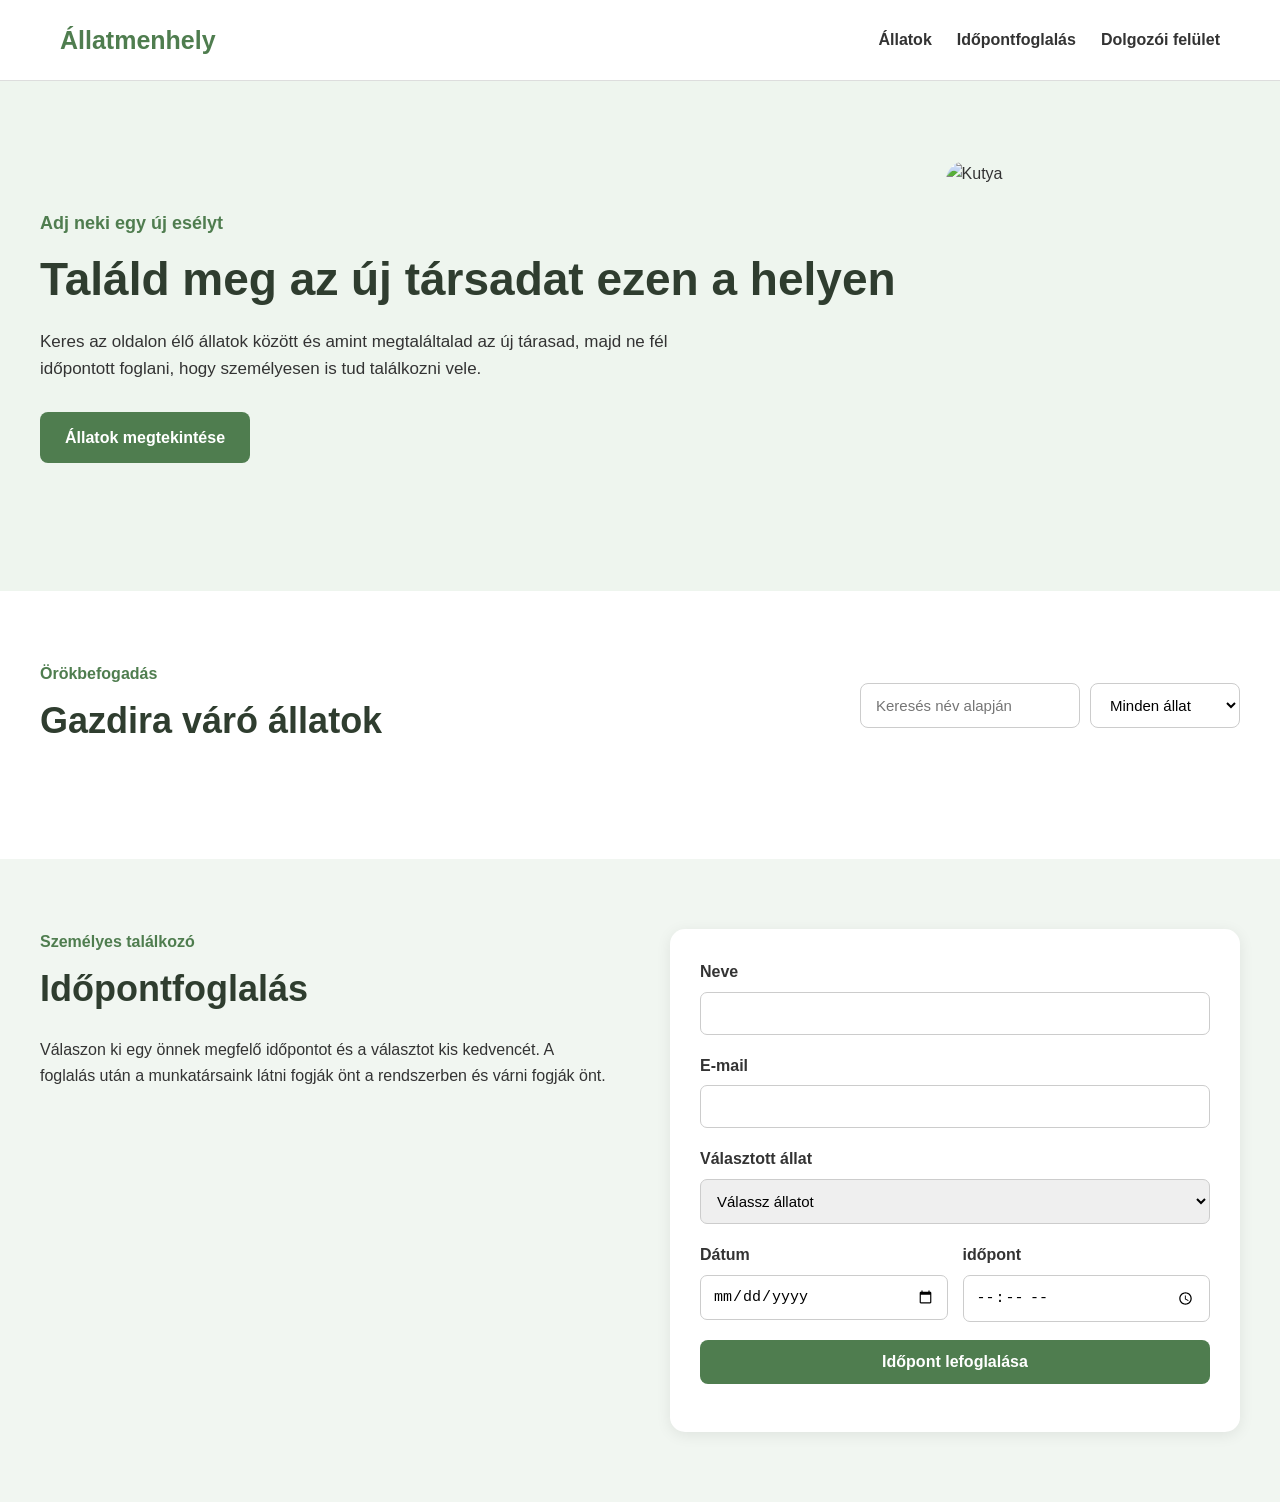
==== index.html @ d385cc0f "Add files via upload" ====
<!DOCTYPE html>
<html lang="hu">
<head>
    <meta charset="UTF-8">
    <meta name="viewport" content="width=device-width, initial-scale=1.0">
    <title>Állatmenhely</title>
    <link rel="stylesheet" href="style.css">
</head>
<body>
    <header>
        <div class="navigation">
            <div class="brandname">
                <span>Állatmenhely</span>
            </div>
            <nav>
                <a href="#animal">Állatok</a>
                <a href="#time">Időpontfoglalás</a>
                <a href="login">Dolgozói felület</a>
            </nav>
        </div>
    </header>

    <main>
        <section class="intro">
            <div class="intro-contant">
                <div>
                    <span class="maintitle"> Adj neki egy új esélyt</span>
                    <h1>Találd meg az új társadat ezen a helyen</h1>
                    <p>Keres az oldalon élő állatok között és amint megtaláltalad az új tárasad, majd ne fél időpontott foglani, hogy személyesen is tud találkozni vele.</p>
                    <a class="button" href="#animal">Állatok megtekintése</a>                </div>
                <div class="intro_img">
                    <img src="pictures/kutya.jpg" alt="Kutya">
                </div>
            </div>
        </section>

        <section id="animal" class="animals">
            <div class="animals_container">
                <div class="container_title">
                    <div>
                        <span class="animals_container_header">
                            Örökbefogadás
                        </span>
                        <h2>Gazdira váró állatok</h2>
                    </div>
                    <div class="filter"><input class="search" type="search" placeholder="Keresés név alapján">
                    <select id="typefilter"><option value="all">Minden állat</option><option value="dogs">Kutyák</option><option value="cats">Macskák</option><option value="other">Mások</option></select>
                    </div>
                </div>
                <div id="animals_grid" class="animals_container_grid">
                </div>
            </div>
        </section>

        <section id="time" class="time_container_light">
            <div class="time_container_layout">
                <div>
                    <span class="meeting_title">Személyes találkozó</span>
                    <h2>Időpontfoglalás</h2>
                    <p>Válaszon ki egy önnek megfelő időpontot és a választot kis kedvencét. A foglalás után a munkatársaink látni fogják önt a rendszerben és várni fogják önt.</p>
                </div>
                    <form id="booking" class="booking_form">
                        <label>Neve <input id="visitor_name" type="text" required></label>
                        <label>E-mail <input id="visitor_email" type="email" required></label>
                        <label>Választott állat <select id="animalselect" required> <option value="">Válassz állatot</option></select></label>
                        <div class="column_two">
                            <label>Dátum <input id="booking_date" type="date" required></label>
                            <label>időpont <input id="booking_time" type="time" required></label>
                        </div>
                        <button class="button" type="submit">Időpont lefoglalása</button>
                        <p id="booking_message" class="message"></p>
                    </form>
            </div>
        </section>
    </main>
    <div id="cenzur" class="cenzur"></div>
    <script src="script.js"></script>
</body>
</html>
---- style.css ----
* {
    box-sizing: border-box;
    margin: 0;
    padding: 0;
}

html {
    scroll-behavior: smooth;
}

body {
    font-family: Arial, Helvetica, sans-serif;
    background-color: white;
    color: #333333;
    line-height: 1.6;
}

a {
    color: inherit;
}
header {
    width: 100%;
    background-color: white;
    border-bottom: 1px solid #dddddd;
}

.navigation {
    max-width: 1200px;
    margin: 0 auto;
    padding: 20px;

    display: flex;
    justify-content: space-between;
    align-items: center;
}

.brandname {
    font-size: 25px;
    font-weight: bold;
}

.brandname span {
    color: #4f7d4f;
}
nav {
    display: flex;
    gap: 25px;
}

nav a {
    text-decoration: none;
    color: #333333;
    font-weight: bold;
}

nav a:hover {
    color: #4f7d4f;
}
.intro {
    background-color: #eef5ee;
    padding: 80px 20px;
}

.intro-contant {
    max-width: 1200px;
    margin: 0 auto;

    display: flex;
    justify-content: space-between;
    align-items: center;

    gap: 50px;
}

.intro-text {
    flex: 1;
}

.maintitle {
    display: inline-block;

    margin-bottom: 15px;

    color: #4f7d4f;
    font-size: 18px;
    font-weight: bold;
}

.intro h1 {
    color: #2f3d2f;

    font-size: 46px;
    line-height: 1.2;

    margin-bottom: 20px;
}

.intro p {
    max-width: 650px;

    margin-bottom: 30px;

    font-size: 17px;
}
.intro_img {
    flex: 1;

    display: flex;
    justify-content: center;
}

.intro_img img {
    width: 100%;
    max-width: 450px;
    height: 350px;

    object-fit: cover;

    border-radius: 20px;
}
.button {
    display: inline-block;

    padding: 13px 25px;

    background-color: #4f7d4f;
    color: white;

    border: none;
    border-radius: 8px;

    text-decoration: none;

    font-size: 16px;
    font-weight: bold;

    cursor: pointer;
}

.button:hover {
    background-color: #3f663f;
}
.animals {
    padding: 70px 20px;

    background-color: white;
}

.animals_container {
    max-width: 1200px;
    margin: 0 auto;
}
.container_title {
    display: flex;

    justify-content: space-between;
    align-items: center;

    gap: 30px;

    margin-bottom: 40px;
}

.animals_container_header {
    display: block;

    color: #4f7d4f;

    font-weight: bold;

    margin-bottom: 5px;
}

.animals h2 {
    color: #2f3d2f;

    font-size: 36px;
}
.filter {
    display: flex;
    gap: 10px;
}

.search,
#typefilter {
    padding: 12px 15px;

    border: 1px solid #cccccc;
    border-radius: 8px;

    background-color: white;

    font-size: 15px;
}

.search {
    width: 220px;
}

#typefilter {
    width: 150px;
}
.animals_container_grid {
    display: grid;

    grid-template-columns: repeat(3, 1fr);

    gap: 25px;
}

.animal_card {
    background-color: white;

    border: 1px solid #dddddd;
    border-radius: 12px;

    overflow: hidden;

    box-shadow: 0 3px 10px rgba(0, 0, 0, 0.08);

    transition: transform 0.2s;
}

.animal_card:hover {
    transform: translateY(-5px);
}

.animal_card img {
    width: 100%;
    height: 240px;

    object-fit: cover;
}

.animal_card_text {
    padding: 20px;
}

.animal_card h3 {
    color: #2f3d2f;

    font-size: 24px;

    margin-bottom: 8px;
}

.animal_card p {
    margin-bottom: 8px;
}
.time_container_light {
    padding: 70px 20px;

    background-color: #f1f6f1;
}

.time_container_layout {
    max-width: 1200px;
    margin: 0 auto;

    display: grid;

    grid-template-columns: 1fr 1fr;

    gap: 60px;

    align-items: start;
}

.meeting_text {
    padding-top: 10px;
}

.meeting_title {
    display: block;

    color: #4f7d4f;

    font-weight: bold;

    margin-bottom: 5px;
}

.time_container_layout h2 {
    color: #2f3d2f;

    font-size: 36px;

    margin-bottom: 20px;
}

.time_container_layout p {
    font-size: 16px;
}
.booking_form {
    background-color: white;

    padding: 30px;

    border-radius: 15px;

    box-shadow: 0 3px 15px rgba(0, 0, 0, 0.08);

    display: flex;

    flex-direction: column;

    gap: 18px;
}

.booking_form label {
    display: flex;

    flex-direction: column;

    gap: 7px;

    font-weight: bold;
}

.booking_form input,
.booking_form select {
    width: 100%;

    padding: 12px;

    border: 1px solid #cccccc;
    border-radius: 7px;

    font-size: 15px;
}

.booking_form input:focus,
.booking_form select:focus {
    outline: none;

    border-color: #4f7d4f;
}
.column_two {
    display: grid;

    grid-template-columns: 1fr 1fr;

    gap: 15px;
}
@media (max-width: 900px) {

    .intro-contant {
        flex-direction: column;

        text-align: center;
    }

    .intro p {
        margin-left: auto;
        margin-right: auto;
    }

    .container_title {
        flex-direction: column;

        align-items: flex-start;
    }

    .animals_container_grid {
        grid-template-columns: repeat(2, 1fr);
    }

    .time_container_layout {
        grid-template-columns: 1fr;
    }
}
@media (max-width: 600px) {

    .navigation {
        flex-direction: column;

        gap: 15px;
    }

    nav {
        gap: 15px;

        flex-wrap: wrap;

        justify-content: center;
    }

    .intro {
        padding: 50px 20px;
    }

    .intro h1 {
        font-size: 34px;
    }

    .intro_img img {
        height: 250px;
    }

    .animals {
        padding: 50px 20px;
    }

    .animals h2 {
        font-size: 30px;
    }

    .filter {
        width: 100%;

        flex-direction: column;
    }

    .search,
    #typefilter {
        width: 100%;
    }

    .animals_container_grid {
        grid-template-columns: 1fr;
    }

    .time_container_layout {
        gap: 30px;
    }

    .booking_form {
        padding: 20px;
    }

    .column_two {
        grid-template-columns: 1fr;
    }
}
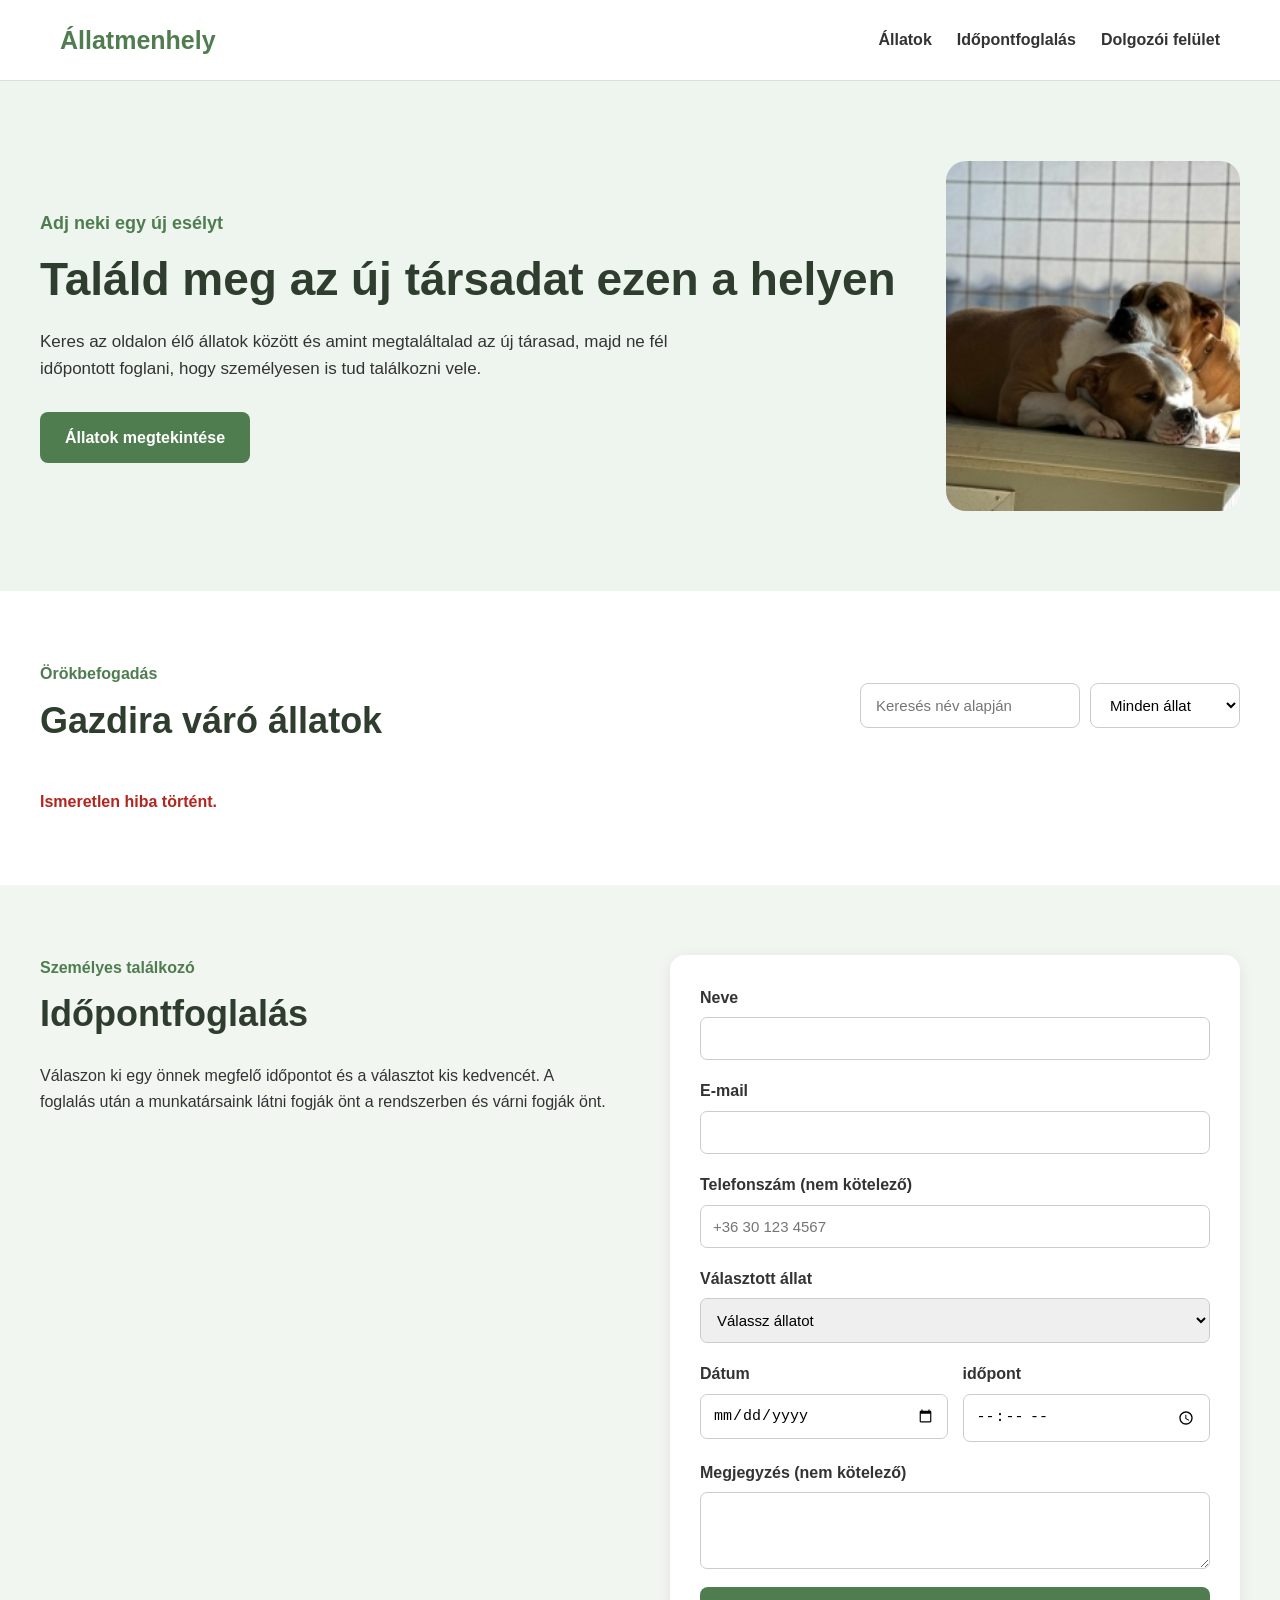
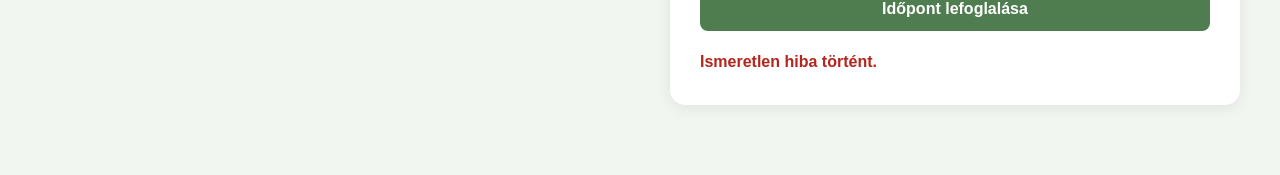
==== commit 2a80c749: "PHP backend, MySQL adatbázis és dolgozói oldalak megvalósítása" ====
--- a/index.html
+++ b/index.html
@@ -15,7 +15,7 @@
             <nav>
                 <a href="#animal">Állatok</a>
                 <a href="#time">Időpontfoglalás</a>
-                <a href="login">Dolgozói felület</a>
+                <a href="login.html">Dolgozói felület</a>
             </nav>
         </div>
     </header>
@@ -62,11 +62,13 @@
                     <form id="booking" class="booking_form">
                         <label>Neve <input id="visitor_name" type="text" required></label>
                         <label>E-mail <input id="visitor_email" type="email" required></label>
+                        <label>Telefonszám (nem kötelező) <input id="visitor_phone" type="tel" placeholder="+36 30 123 4567"></label>
                         <label>Választott állat <select id="animalselect" required> <option value="">Válassz állatot</option></select></label>
                         <div class="column_two">
                             <label>Dátum <input id="booking_date" type="date" required></label>
                             <label>időpont <input id="booking_time" type="time" required></label>
                         </div>
+                        <label>Megjegyzés (nem kötelező) <textarea id="booking_note" rows="3" maxlength="1000"></textarea></label>
                         <button class="button" type="submit">Időpont lefoglalása</button>
                         <p id="booking_message" class="message"></p>
                     </form>
@@ -74,6 +76,7 @@
         </section>
     </main>
     <div id="cenzur" class="cenzur"></div>
+    <script src="common.js"></script>
     <script src="script.js"></script>
 </body>
 </html>
--- a/style.css
+++ b/style.css
@@ -342,6 +342,277 @@
 
     gap: 15px;
 }
+/* ===================================================================
+   Added for the backend integration: messages, badges, popup window,
+   booking textarea, login page and staff (admin) page.
+   =================================================================== */
+
+.message {
+    font-weight: bold;
+}
+
+.message.success {
+    color: #2e6b2e;
+}
+
+.message.error {
+    color: #b3261e;
+}
+
+.booking_form textarea {
+    width: 100%;
+    padding: 12px;
+    border: 1px solid #cccccc;
+    border-radius: 7px;
+    font-size: 15px;
+    font-family: inherit;
+    resize: vertical;
+}
+
+.booking_form textarea:focus {
+    outline: none;
+    border-color: #4f7d4f;
+}
+
+.button:disabled {
+    opacity: 0.6;
+    cursor: wait;
+}
+
+.button_small {
+    padding: 7px 14px;
+    font-size: 14px;
+}
+
+.button_secondary {
+    background-color: white;
+    color: #4f7d4f;
+    border: 1px solid #4f7d4f;
+}
+
+.button_secondary:hover {
+    background-color: #eef5ee;
+}
+
+.button_danger {
+    background-color: #b3261e;
+}
+
+.button_danger:hover {
+    background-color: #8c1d18;
+}
+
+.animal_card {
+    cursor: pointer;
+}
+
+.badge {
+    display: inline-block;
+    margin-bottom: 8px;
+    padding: 2px 10px;
+    border-radius: 20px;
+    font-size: 13px;
+    font-weight: bold;
+}
+
+.status_available {
+    background-color: #dcefdc;
+    color: #2e6b2e;
+}
+
+.status_reserved {
+    background-color: #fff1cc;
+    color: #7a5a00;
+}
+
+.status_adopted {
+    background-color: #e4e4e4;
+    color: #555555;
+}
+
+/* Popup window: the dark overlay is the existing <div id="cenzur"> */
+.cenzur {
+    display: none;
+    position: fixed;
+    inset: 0;
+    z-index: 100;
+    padding: 20px;
+    background-color: rgba(0, 0, 0, 0.55);
+    justify-content: center;
+    align-items: center;
+}
+
+.cenzur.open {
+    display: flex;
+}
+
+body.modal_open {
+    overflow: hidden;
+}
+
+.modal {
+    position: relative;
+    width: 100%;
+    max-width: 600px;
+    max-height: 90vh;
+    overflow-y: auto;
+    padding: 30px;
+    background-color: white;
+    border-radius: 15px;
+}
+
+.modal h2 {
+    color: #2f3d2f;
+    margin-bottom: 10px;
+}
+
+.modal .booking_form {
+    padding: 0;
+    box-shadow: none;
+}
+
+.modal_close {
+    position: absolute;
+    top: 10px;
+    right: 15px;
+    border: none;
+    background: none;
+    font-size: 32px;
+    line-height: 1;
+    cursor: pointer;
+    color: #555555;
+}
+
+.modal_image {
+    width: 100%;
+    height: 280px;
+    object-fit: cover;
+    border-radius: 10px;
+    margin-bottom: 15px;
+}
+
+.details_list {
+    display: grid;
+    grid-template-columns: 90px 1fr;
+    gap: 4px 15px;
+    margin: 10px 0 15px;
+}
+
+.details_list dt {
+    font-weight: bold;
+}
+
+.modal_description {
+    margin-bottom: 20px;
+}
+
+/* Login page */
+.login_page {
+    min-height: 70vh;
+    padding: 60px 20px;
+    background-color: #eef5ee;
+}
+
+.login_form {
+    max-width: 420px;
+    margin: 0 auto;
+}
+
+.login_form h2 {
+    color: #2f3d2f;
+}
+
+/* Staff page */
+.brand_sub {
+    font-size: 15px;
+    color: #777777;
+    font-weight: normal;
+}
+
+nav {
+    align-items: center;
+}
+
+.nav_user {
+    color: #777777;
+}
+
+.admin_section {
+    padding: 50px 20px;
+}
+
+.admin_section_light {
+    background-color: #f1f6f1;
+}
+
+.admin_container {
+    max-width: 1200px;
+    margin: 0 auto;
+}
+
+.admin_section h2 {
+    color: #2f3d2f;
+    font-size: 32px;
+}
+
+.admin_section .container_title {
+    margin-bottom: 20px;
+}
+
+.admin_section .filter select {
+    padding: 10px 12px;
+    border: 1px solid #cccccc;
+    border-radius: 8px;
+    background-color: white;
+    font-size: 15px;
+}
+
+.table_wrap {
+    overflow-x: auto;
+    margin-top: 10px;
+    background-color: white;
+    border: 1px solid #dddddd;
+    border-radius: 12px;
+}
+
+.data_table {
+    width: 100%;
+    border-collapse: collapse;
+    font-size: 15px;
+}
+
+.data_table th,
+.data_table td {
+    padding: 12px;
+    border-bottom: 1px solid #eeeeee;
+    text-align: left;
+    vertical-align: top;
+}
+
+.data_table th {
+    background-color: #eef5ee;
+    color: #2f3d2f;
+    white-space: nowrap;
+}
+
+.data_table .actions {
+    white-space: nowrap;
+}
+
+.data_table .actions .button {
+    margin: 2px;
+}
+
+.data_table .status_select {
+    padding: 6px;
+    border: 1px solid #cccccc;
+    border-radius: 6px;
+}
+
+.row_today {
+    background-color: #fffbea;
+}
+
 @media (max-width: 900px) {
 
     .intro-contant {
